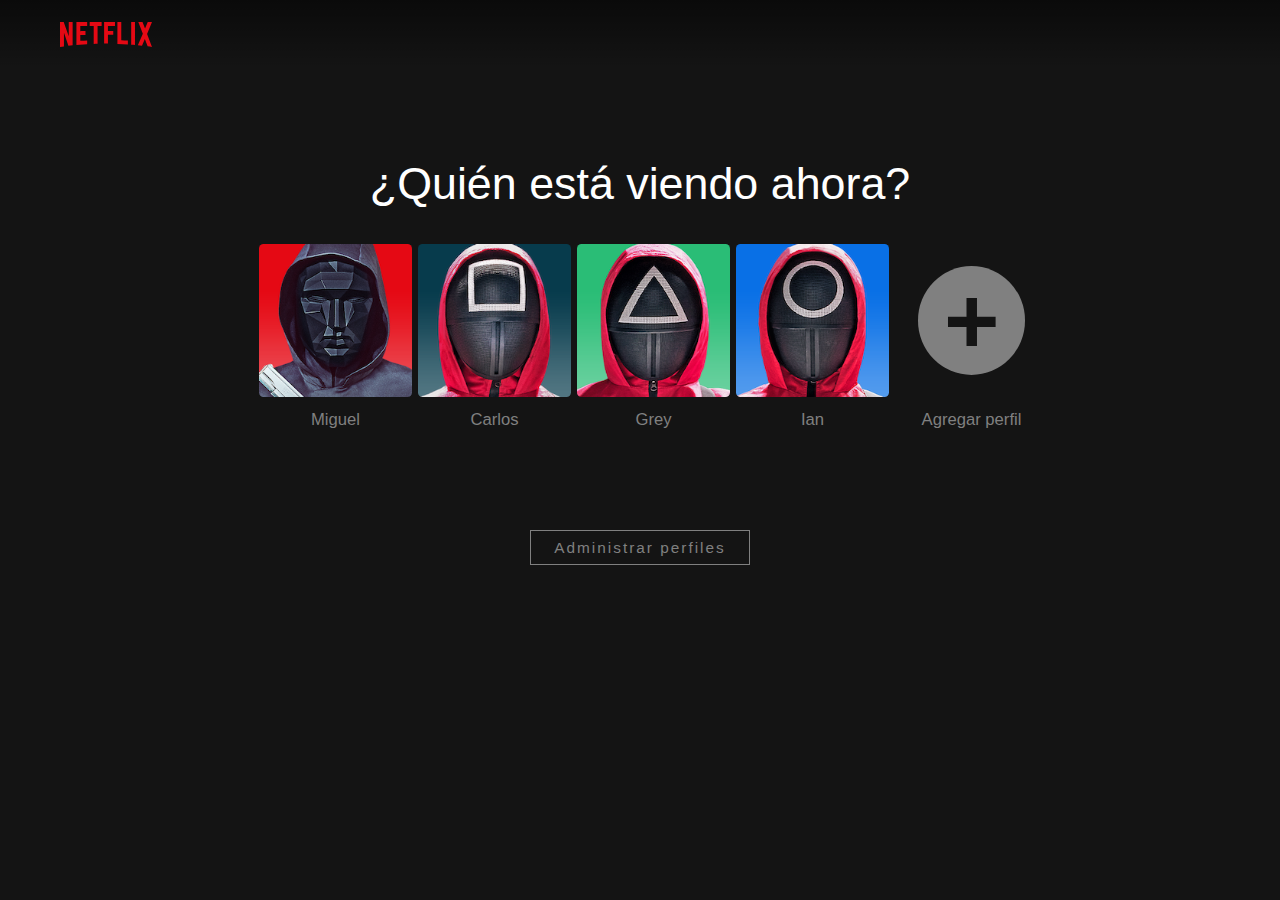
==== browse.html @ 2b4c4b7b "Proyecto Netflix" ====
<!DOCTYPE html>
<html lang="en">
<head>
    <meta charset="UTF-8">
    <meta http-equiv="X-UA-Compatible" content="IE=edge">
    <meta name="viewport" content="width=device-width, initial-scale=1.0">
    <link rel="shortcut icon" href="src/img/favicon.ico" type="image/x-icon">
    <link rel="stylesheet" href="src/css/style.css">
    <title>Netflix</title>
</head>
<body class="browse">

    <header>
        <a href=".">
            <svg id="logo" width="92px" height="29px" viewBox="0 0 111 30"><path d="M105.06233,14.2806261 L110.999156,30 C109.249227,29.7497422 107.500234,29.4366857 105.718437,29.1554972 L102.374168,20.4686475 L98.9371075,28.4375293 C97.2499766,28.1563408 95.5928391,28.061674 93.9057081,27.8432843 L99.9372012,14.0931671 L94.4680851,-5.68434189e-14 L99.5313525,-5.68434189e-14 L102.593495,7.87421502 L105.874965,-5.68434189e-14 L110.999156,-5.68434189e-14 L105.06233,14.2806261 Z M90.4686475,-5.68434189e-14 L85.8749649,-5.68434189e-14 L85.8749649,27.2499766 C87.3746368,27.3437061 88.9371075,27.4055675 90.4686475,27.5930265 L90.4686475,-5.68434189e-14 Z M81.9055207,26.93692 C77.7186241,26.6557316 73.5307901,26.4064111 69.250164,26.3117443 L69.250164,-5.68434189e-14 L73.9366389,-5.68434189e-14 L73.9366389,21.8745899 C76.6248008,21.9373887 79.3120255,22.1557784 81.9055207,22.2804387 L81.9055207,26.93692 Z M64.2496954,10.6561065 L64.2496954,15.3435186 L57.8442216,15.3435186 L57.8442216,25.9996251 L53.2186709,25.9996251 L53.2186709,-5.68434189e-14 L66.3436123,-5.68434189e-14 L66.3436123,4.68741213 L57.8442216,4.68741213 L57.8442216,10.6561065 L64.2496954,10.6561065 Z M45.3435186,4.68741213 L45.3435186,26.2498828 C43.7810479,26.2498828 42.1876465,26.2498828 40.6561065,26.3117443 L40.6561065,4.68741213 L35.8121661,4.68741213 L35.8121661,-5.68434189e-14 L50.2183897,-5.68434189e-14 L50.2183897,4.68741213 L45.3435186,4.68741213 Z M30.749836,15.5928391 C28.687787,15.5928391 26.2498828,15.5928391 24.4999531,15.6875059 L24.4999531,22.6562939 C27.2499766,22.4678976 30,22.2495079 32.7809542,22.1557784 L32.7809542,26.6557316 L19.812541,27.6876933 L19.812541,-5.68434189e-14 L32.7809542,-5.68434189e-14 L32.7809542,4.68741213 L24.4999531,4.68741213 L24.4999531,10.9991564 C26.3126816,10.9991564 29.0936358,10.9054269 30.749836,10.9054269 L30.749836,15.5928391 Z M4.78114163,12.9684132 L4.78114163,29.3429562 C3.09401069,29.5313525 1.59340144,29.7497422 0,30 L0,-5.68434189e-14 L4.4690224,-5.68434189e-14 L10.562377,17.0315868 L10.562377,-5.68434189e-14 L15.2497891,-5.68434189e-14 L15.2497891,28.061674 C13.5935889,28.3437998 11.906458,28.4375293 10.1246602,28.6868498 L4.78114163,12.9684132 Z" fill="#e50914"></path></svg>
        </a>
    </header>

    <main>
        <h1 class="titulo">¿Quién está viendo ahora?</h1>
        <nav class="usuarios">
            <ul>
                <li>
                    <a href="user.html">
                        <div class="imagen"><img src="src/img/u1.png" alt="Usuario 1"></div>
                        <span class="name">Miguel</span>
                    </a>
                </li>
                <li>
                    <a href="user.html">
                        <div class="imagen"><img src="src/img/u2.png" alt="Usuario 2"></div>
                        <span class="name">Carlos</span>
                    </a>
                </li>
                <li>
                    <a href="user.html">
                        <div class="imagen"><img src="src/img/u3.png" alt="Usuario 3"></div>
                        <span class="name">Grey</span>
                    </a>
                </li>
                <li>
                    <a href="user.html">
                        <div class="imagen"><img src="src/img/u4.png" alt="Usuario 4"></div>
                        <span class="name">Ian</span>
                    </a>
                </li>
                <li>
                    <a href="">
                        <div class="imagen"><p class="iconT">+</p></div>
                        <span class="name">Agregar perfil</span>
                    </a>
                </li>
            </ul>
        </nav>
    </main>
    
    <footer>   
        <button class="profile">Administrar perfiles</button>
    </footer>
</body>
</html>
---- src/css/style.css ----
@font-face {
    font-family: "icons";
    src: url(../font/icons.ttf);
}

body {
    margin: 0;
    font-family: Arial, Helvetica, sans-serif;
}

body.login {
    background-image: url(../img/fondo.jpg);
    background-repeat: no-repeat;
    background-size: cover;
}

body.browse, body.user {
    background: #141414;
}

a { text-decoration: none; }
body.login a:hover, body.user a:hover { text-decoration: underline; }

body.login .fondo {
        width: 100vw;
        height: 100vh;
        position: fixed;
        top: 0;
        left: 0;;
        z-index: -1;
        background-color: #000;
        opacity: .5;     
}

header {   
    background: linear-gradient(to bottom,rgba(0,0,0,.5) 0,rgba(0,0,0,0) 100%);
}

body.login header a {
    line-height: 90px;
    margin-left: 3%;  
}

body.browse header a {
    padding: 19.5px 60px;
    display: block;
}

header a svg{
    vertical-align: middle;
}

body.login main, body.login footer {
    background-color: rgba(0,0,0,.75);
}

body.login main {
    padding: 60px 68px 40px;
    max-width: 314px;
    margin: 0 auto 90px;
    border-radius: 4px;
}

body.login main h1 {
    color: #FFF;
    margin: 0 0 25px 0;
}


body.login main input[type="text"], body.login main input[type="password"] {
    background: #333;
    border-radius: 4px;
    border: 0;
    color: #8c8c8c;
    width: 95%;
    padding: 16px 0 16px 20px;
    margin-bottom: 16px;
    font-size: 16px;
}

body.login main input[type="text"]:focus, body.login main input[type="password"]:focus {
    outline: none;
}

body.login main button {
    border-radius: 4px;
    font-size: 16px;
    font-weight: 700;
    width: 100%;
    margin: 24px 0 12px;
    padding: 16px;
    color: #FFF;
    background: #e50914;
    cursor: pointer;
    user-select: none;
}

body.login main form {
    margin-bottom: 60px;
}

body.login main .flex{
    display: flex;
    justify-content:space-between;
}

body.login main .recuerdame input[type="checkbox"]:checked ~ .checkmark {
    background-color: #333;
    border-radius: 4px;
}

body.login main .recuerdame {
        position: relative;
        padding-top: 2px;
        padding-left: 25px;
        margin-bottom: 12px;
        font-size: 13px;
        color: #b3b3b3;
        user-select: none;
}

body.login main .recuerdame input[type="checkbox"] {
        position: absolute;
        opacity: 0;
        height: 0;
        width: 0;
}

body.login main .recuerdame .checkmark {
    position: absolute;
    top: 0;
    left: 0;
    height: 18px;
    width: 18px;
    background-color: #eee;
    border-radius: 4px;
}
  
body.login main .recuerdame:hover input ~ .checkmark {
    background-color: #ccc;
    border-radius: 4px;
}
  
body.login main .recuerdame .checkmark:after {
    content: "";
    position: absolute;
    display: none;
}
  
body.login main .recuerdame input:checked ~ .checkmark:after {
    display: block;
}
  
body.login main .recuerdame .checkmark:after {
    left: 6px;
    top: 2px;
    width: 3px;
    height: 8px;
    border: solid black;
    border-width: 0 3px 3px 0;
    transform: rotate(45deg);
}

body.login main a.ayuda {
    color: #b3b3b3;
    font-size: 13px;
    padding-top: 2px;
}

body.login main p.text {
    font-size: 16px;
    color: #737373;
}

body.login main p.text a.subscribe {
    color: #FFF;
}

body.login main p.text span {
    font-size: 13px;
    margin-top: 11px;
    margin-bottom: 100px;
    color: #8c8c8c;
    display: block;
}

body.login main p.text span a.info{
    color: #0071eb;
}

body.login footer, body.user footer { 
    width: 100%;
    font-size: 1em;
    color: #757575;
    padding-bottom: 20px;
}

body.login footer nav, body.user footer nav {
    width: 90%;
    max-width: 1000px;
    margin: auto;
    padding: 20px 0;
}

body.login footer nav p, body.user footer nav p {
    margin-bottom: 30px;
}

body.login footer nav ul, body.user footer nav ul {
    padding: 0;
}

body.login footer nav ul li, body.user footer nav ul li {
    display:inline-block;
    width: 24%;
    min-width: 100px;
    font-size: 13px;
    margin-bottom: 16px;
    vertical-align: top;
    padding: 0;
}

body.login footer nav a, body.user footer nav a { 
    color: #757575;
}

body.login footer nav .select {
    position: relative;
    margin-top: 6px;
}

body.login footer nav .select::before {
    content: "a";
    font-family: "icons";
    font-size: 28px;
    position: absolute;
    top: 10px;
    left: 12px;
}

body.login footer nav .select select {
    background-color: #000;
    border: 1px solid #333;
    padding: 15px 5px 15px 45px;
    font-size: 13px;
    color: #757575;
}

/* BROWSE */

body.browse main {
    width: 60%;
    margin: 90px auto;
}

body.browse h1.titulo {
    width: 100%;
    color: #fff;
    font-size: 3.5vw;
    font-weight: unset;
    text-align: center;
    margin: 0.67em 0;
}

body.browse nav.usuarios {
    margin: 2em 0;
}

body.browse nav.usuarios ul {
    margin: 2em 0;
    display: flex;
    justify-content: space-between;
    padding: 0;
}

body.browse nav.usuarios ul li{
    list-style: none;
    text-align: center;
}

body.browse nav.usuarios ul li a .imagen {
    width: 153px;
    height: 153px;
    border: 3px solid transparent;
    border-radius: 3%;
    position: relative;
}

body.browse nav.usuarios ul li:hover a .imagen {
    border-color: #e5e5e5;
    background-color: #e5e5e5;
}

body.browse nav.usuarios ul li a .imagen img {
    width: 100%;
    border-radius: 3%;
}

body.browse nav.usuarios ul li a span{
    color: gray;    
    display: block;
    font-size: 1.3vw;
    margin: 0.6em 0;
}

body.browse nav.usuarios ul li a p.iconT {
    font-size: 95px;
    display: inline-block;
    border-radius: 50%;
    color: #141414;
    background-color: gray;
    top: 22px;
    left: 23px;
    padding: 0px 26px;
    margin: 0;
    font-weight: bold;
    position: absolute;
}

body.browse nav.usuarios ul li:hover a p.iconT {
    color: #e5e5e5;
}

body.browse footer {
    text-align: center;
}

body.browse footer button.profile {
    display: block;
    font-size: 1.2vw;
    border: 1px solid grey;
    color: grey;
    padding: 0.5em 1.5em;
    letter-spacing: 2px;
    cursor: pointer;
    background-color: transparent;
    margin: auto;
}

body.browse footer button.profile:hover {
    color: #fff;
    border: 1px solid #fff;
}

/* USER */
body.user {
    user-select: none;
}

body.user header {
    display: flex;
    flex: 1;
    align-items: center ;
    position: fixed;
    z-index: 1;
    width: 100%;
}

body.user header .logo {
    padding: 0 0 0 50px;
}

body.user header .menus {
    flex-grow: 2;
    padding: 0 50px 0 0;
}

body.user header .menus, body.user header .menus ul {
    display: flex;
    justify-content: space-between;
    align-items: center ;
}

body.user header .menus ul li{
    list-style: none; 
    margin: 0 10px;
}

body.user header .menus .menu-usuario ul li{
    cursor: pointer;
}

body.user header, body.user header .menus ul li a{
    color: #FFF;
}

body.user header .menus ul li a:hover{
   text-decoration: none;
   color: #b3b3b3;
}

body.user header .menus ul li a.active {
    font-weight: bold;
    cursor: default;
}

body.user header .menus ul li a.active:hover {
    color: #FFF;
}


body.user main, body.user footer {
    background: #141414;
}

body.user main .shadow {
    background: linear-gradient(77deg,rgba(0,0,0,.6) 0,rgba(0,0,0,0) 85%);
    width: 70%;
    height: 99.5%;
    position: absolute;
    top: 0;
}

body.user main .big-screen {
    width: 100%;
    position: relative;
    /* top: -67px;
    z-index: -1;*/
}

body.user main .big-screen img {
    width: 100%;
}

body.user main .contenido {
    color: #FFF;
    position: absolute;
    top: 120px;
    width: 100%;
    display: flex;
}

body.user main .contenido .descripcion{
    width: 36%;
    position: relative;
    left: 60px;
}

body.user main .logoUmbrella {
    width: 547px;
}

body.user main .contenido .descripcion .clasificacion {
    display: flex;
    align-items: center;
    margin: 3px 0;
}

body.user main .contenido .descripcion h1 {
    padding: 0 0 0 15px;
    font-size: 1.6vw;
}

body.user main .contenido .descripcion .text {
    font-size: 1.2vw;
}

body.user main .contenido .buttons {
  margin-top: 1.5vw;
}

body.user main .contenido .buttons button {
    padding: 11px 27px;
    border-radius: 5px;
    border: none;
    margin-right: 11px;
    cursor: pointer;
}

body.user main .contenido .buttons button svg, body.user main .contenido .buttons button span {
    display: inline-block;
    vertical-align: middle;
}

body.user main .contenido .buttons button span{
    font-size: 18px;
    font-weight: bold;
    padding: 0 0 0 7px;
}

body.user main .contenido .buttons button.play{
    background-color: white;
}

body.user main .contenido .buttons button.play:hover{
    background-color: rgba(255, 255, 255, 0.75);
}

body.user main .contenido .buttons button.info{
    color: #FFF;
    background-color: rgba(109, 109, 110, 0.7);
}

body.user main .contenido .buttons button.info:hover{
    background-color: rgba(109, 109, 110, 0.4);
}

body.user main .contenido .genero {
    position: absolute;
    right: 0;
    top: 455px;
    display: flex;
    justify-content: space-between;
    width: 182px;
    align-items: center;
}

body.user main .contenido .genero button{
    background-color: transparent;
    border: 1px solid rgba(255, 255, 255, 0.7);
    color: white;
    border-radius: 50%;
    padding: 8px 9px 4px 10px;;
    cursor: pointer;
}

body.user main .contenido .genero button:hover {
    background-color: rgba(255, 255, 255, 0.1);
}

body.user main .contenido .genero .mature {
    border: solid 3px #dcdcdc;
    border-style: none none none solid;
    background-color: rgba(51,51,51,.6);
    font-size: 1.1vw;
    padding: 0.5vw 3.5vw 0.5vw 0.8vw;
    display: flex;
    align-items: center;
    height: 2.4vw;
    box-sizing: border-box;
    cursor: default;
}

body.user main .select {
    padding: 0 30px;
    position: relative;
    top: -220px;
    margin-bottom: -220px;
}

body.user main .select .opt{
    color: #FFF;
    margin-bottom: 40px;
}

body.user main .select .title-select {
    font-size: 22px;
    margin: 16px 0;
}

body.user main .select .opt .gallery {
    display: flex;
}

body.user main .select .opt .gallery div {
    width: 277px;
    cursor: pointer;
    padding: 0 10px;
}

body.user main .select .opt .gallery div img {
    width: 100%;
}

body.user footer .code {
    margin-bottom: 20px;
    font-size: 13px;
    padding: 0.5em;
    color: grey;
    border: solid 1px grey;
    background: 0 0;
    cursor: pointer;
}

body.user footer .code:hover {
    color: #FFF;
} 

body.user footer .copy {
    font-size: 11px;
}
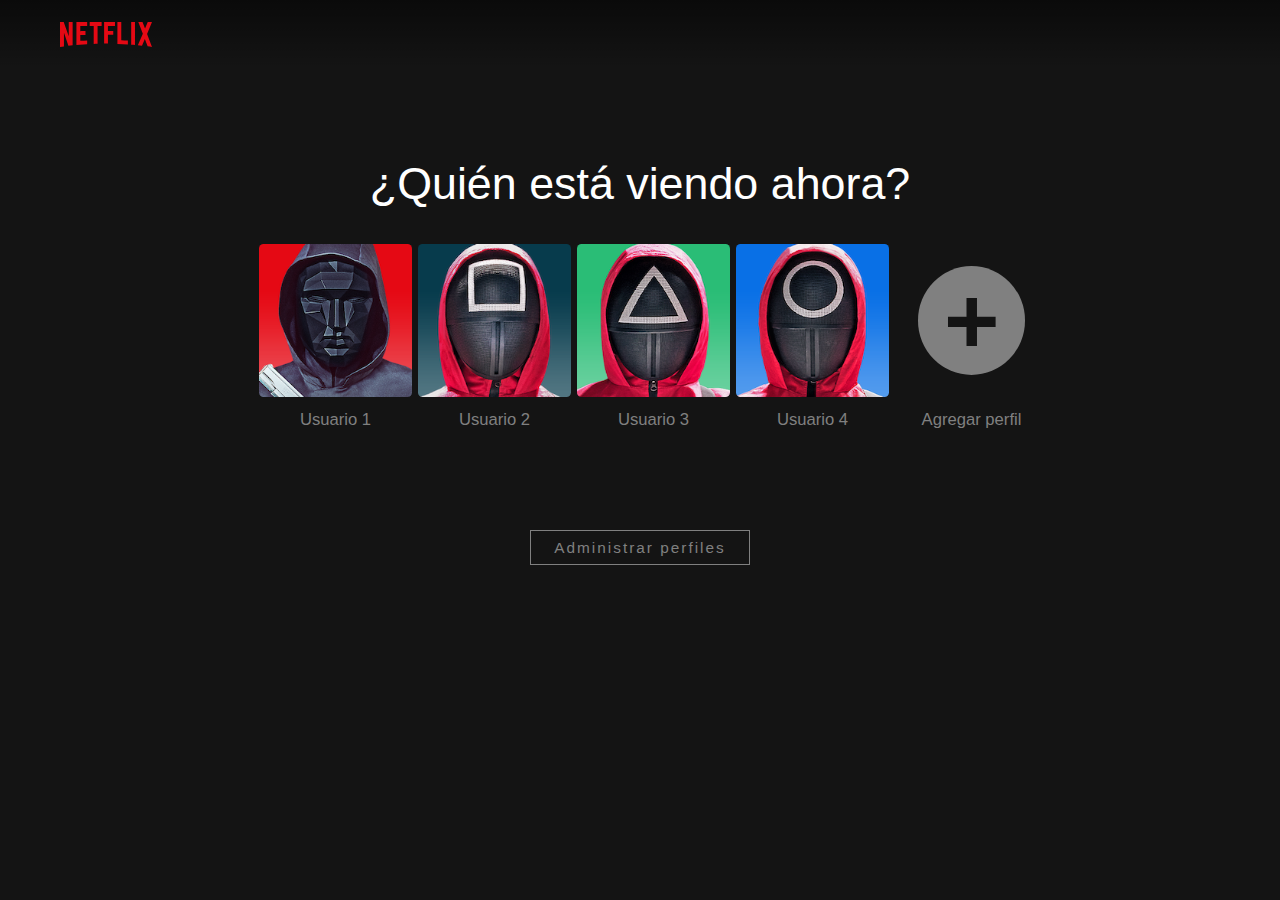
==== commit 35b5273f: "Cambio Nombres" ====
--- a/browse.html
+++ b/browse.html
@@ -23,25 +23,25 @@
                 <li>
                     <a href="user.html">
                         <div class="imagen"><img src="src/img/u1.png" alt="Usuario 1"></div>
-                        <span class="name">Miguel</span>
+                        <span class="name">Usuario 1</span>
                     </a>
                 </li>
                 <li>
                     <a href="user.html">
                         <div class="imagen"><img src="src/img/u2.png" alt="Usuario 2"></div>
-                        <span class="name">Carlos</span>
+                        <span class="name">Usuario 2</span>
                     </a>
                 </li>
                 <li>
                     <a href="user.html">
                         <div class="imagen"><img src="src/img/u3.png" alt="Usuario 3"></div>
-                        <span class="name">Grey</span>
+                        <span class="name">Usuario 3</span>
                     </a>
                 </li>
                 <li>
                     <a href="user.html">
                         <div class="imagen"><img src="src/img/u4.png" alt="Usuario 4"></div>
-                        <span class="name">Ian</span>
+                        <span class="name">Usuario 4</span>
                     </a>
                 </li>
                 <li>
